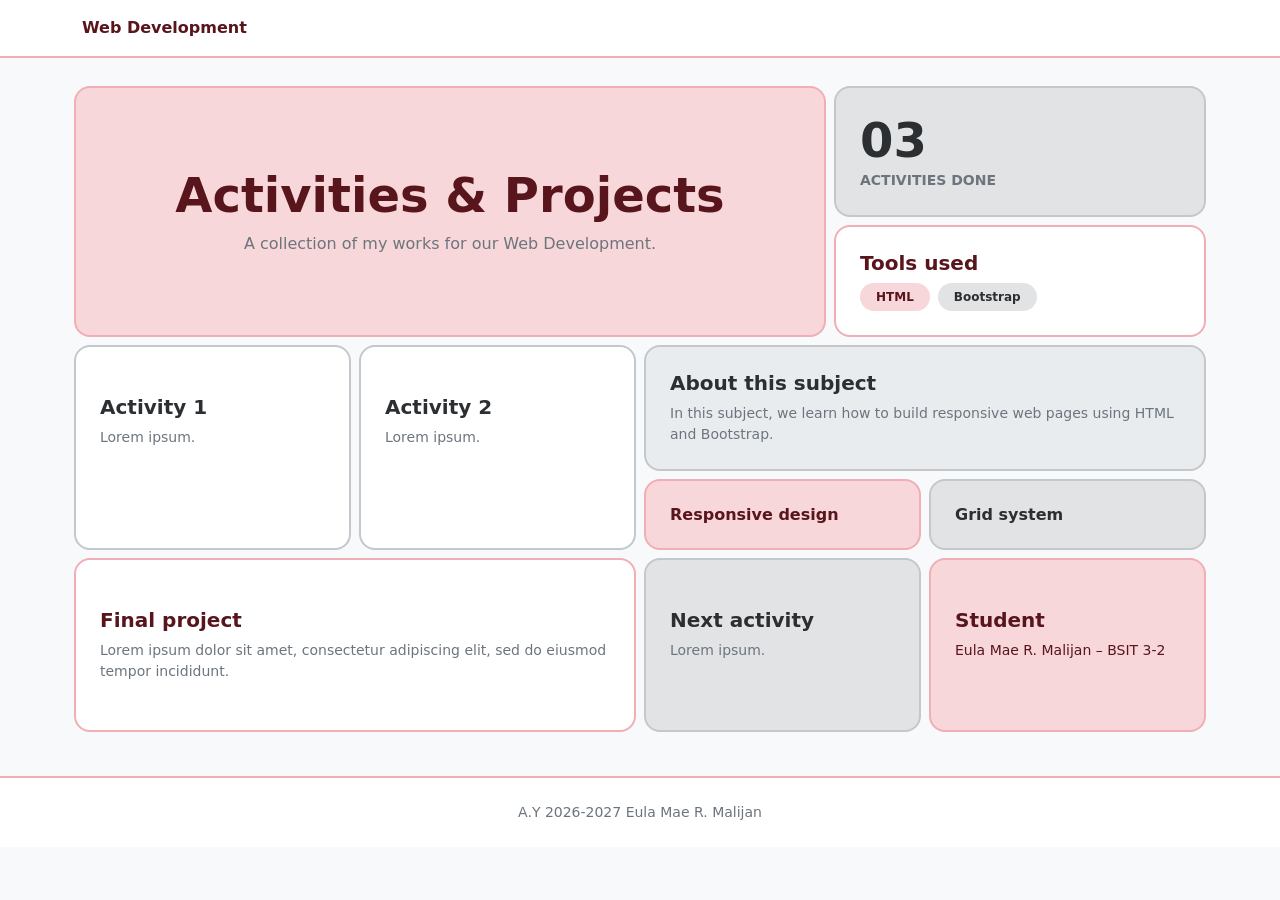
==== index.html @ 480f5197 "Bento" ====
<!DOCTYPE html>
<html lang="en">
<head>
  <meta charset="UTF-8">
  <meta name="viewport" content="width=device-width, initial-scale=1.0">
  <title>Web Development Activities</title>
  <link href="https://cdn.jsdelivr.net/npm/bootstrap@5.3.3/dist/css/bootstrap.min.css" rel="stylesheet">
</head>
<body class="bg-body-tertiary">

  <!-- HEADER -->
  <header class="bg-white border-bottom border-2 border-danger-subtle py-3">
    <div class="container">
      <span class="fw-bold text-danger-emphasis">Web Development</span>
    </div>
  </header>

  <main>

  <div class="container py-4">

    <!-- ROW 1 -->
    <div class="row">
      <div class="col-12 col-md-8 p-1">
        <div class="card bg-danger-subtle border border-2 border-danger-subtle rounded-4 p-4 h-100 justify-content-center text-center"
             onmouseenter="document.getElementById('heroTitle').textContent = 'Web Development'"
             onmouseleave="document.getElementById('heroTitle').textContent = 'Activities & Projects'">
          <h1 id="heroTitle" class="display-5 fw-bold text-danger-emphasis mb-2">Activities &amp; Projects</h1>
          <p class="mb-0 text-secondary">A collection of my works for our Web Development.</p>
        </div>
      </div>
      <div class="col-12 col-md-4 p-1">
        <div class="d-flex flex-column gap-2 h-100">
          <div class="card flex-fill bg-secondary-subtle border border-2 border-secondary-subtle rounded-4 p-4 justify-content-center">
            <p class="display-5 fw-bold text-secondary-emphasis mb-0">03</p>
            <p class="text-uppercase fw-bold small mb-0 text-secondary">Activities done</p>
          </div>
          <div class="card flex-fill bg-white border border-2 border-danger-subtle rounded-4 p-4 justify-content-center">
            <h5 class="fw-bold text-danger-emphasis">Tools used</h5>
            <div class="d-flex flex-wrap gap-2">
              <span class="badge rounded-pill bg-danger-subtle text-danger-emphasis px-3 py-2">HTML</span>
              <span class="badge rounded-pill bg-secondary-subtle text-secondary-emphasis px-3 py-2">Bootstrap</span>
            </div>
          </div>
        </div>
      </div>
    </div>

    <!-- ROW 2 -->
    <div class="row">
      <div class="col-6 col-md-3 p-1">
        <div class="card bg-white border border-2 border-secondary-subtle rounded-4 p-4 py-5 h-100">
          <h5 class="fw-bold text-secondary-emphasis">Activity 1</h5>
          <p class="small text-secondary mb-0">Lorem ipsum.</p>
        </div>
      </div>
      <div class="col-6 col-md-3 p-1">
        <div class="card bg-white border border-2 border-secondary-subtle rounded-4 p-4 py-5 h-100">
          <h5 class="fw-bold text-secondary-emphasis">Activity 2</h5>
          <p class="small text-secondary mb-0">Lorem ipsum.</p>
        </div>
      </div>
      <div class="col-12 col-md-6 p-1">
        <div class="d-flex flex-column gap-2 h-100">
          <div class="card flex-fill bg-body-secondary border border-2 border-secondary-subtle rounded-4 p-4">
            <h5 class="fw-bold text-secondary-emphasis">About this subject</h5>
            <p class="small text-secondary mb-0">In this subject, we learn how to build responsive web pages using HTML and Bootstrap.</p>
          </div>
          <div class="row g-2">
            <div class="col-6">
              <div class="card h-100 bg-danger-subtle border border-2 border-danger-subtle rounded-4 p-4">
                <h6 class="fw-bold text-danger-emphasis mb-0">Responsive design</h6>
              </div>
            </div>
            <div class="col-6">
              <div class="card h-100 bg-secondary-subtle border border-2 border-secondary-subtle rounded-4 p-4">
                <h6 class="fw-bold text-secondary-emphasis mb-0">Grid system</h6>
              </div>
            </div>
          </div>
        </div>
      </div>
    </div>

    <!-- ROW 3 -->
    <div class="row">
      <div class="col-12 col-md-6 p-1">
        <div class="card bg-white border border-2 border-danger-subtle rounded-4 p-4 py-5 h-100">
          <h5 class="fw-bold text-danger-emphasis">Final project</h5>
          <p class="small text-secondary mb-0">Lorem ipsum dolor sit amet, consectetur adipiscing elit, sed do eiusmod tempor incididunt.</p>
        </div>
      </div>
      <div class="col-6 col-md-3 p-1">
        <div class="card bg-secondary-subtle border border-2 border-secondary-subtle rounded-4 p-4 py-5 h-100">
          <h5 class="fw-bold text-secondary-emphasis">Next activity</h5>
          <p class="small text-secondary mb-0">Lorem ipsum.</p>
        </div>
      </div>
      <div class="col-6 col-md-3 p-1">
        <div class="card bg-danger-subtle border border-2 border-danger-subtle rounded-4 p-4 py-5 h-100">
          <h5 class="fw-bold text-danger-emphasis">Student</h5>
          <p class="small text-danger-emphasis mb-0">Eula Mae R. Malijan &ndash; BSIT 3-2</p>
        </div>
      </div>
    </div>

  </div>
  </main>

  <!-- FOOTER -->
  <footer class="bg-white border-top border-2 border-danger-subtle py-4 mt-3">
    <div class="container text-center">
      <p class="small text-secondary mb-0">A.Y 2026-2027 Eula Mae R. Malijan</p>
    </div>
  </footer>

</body>
</html>
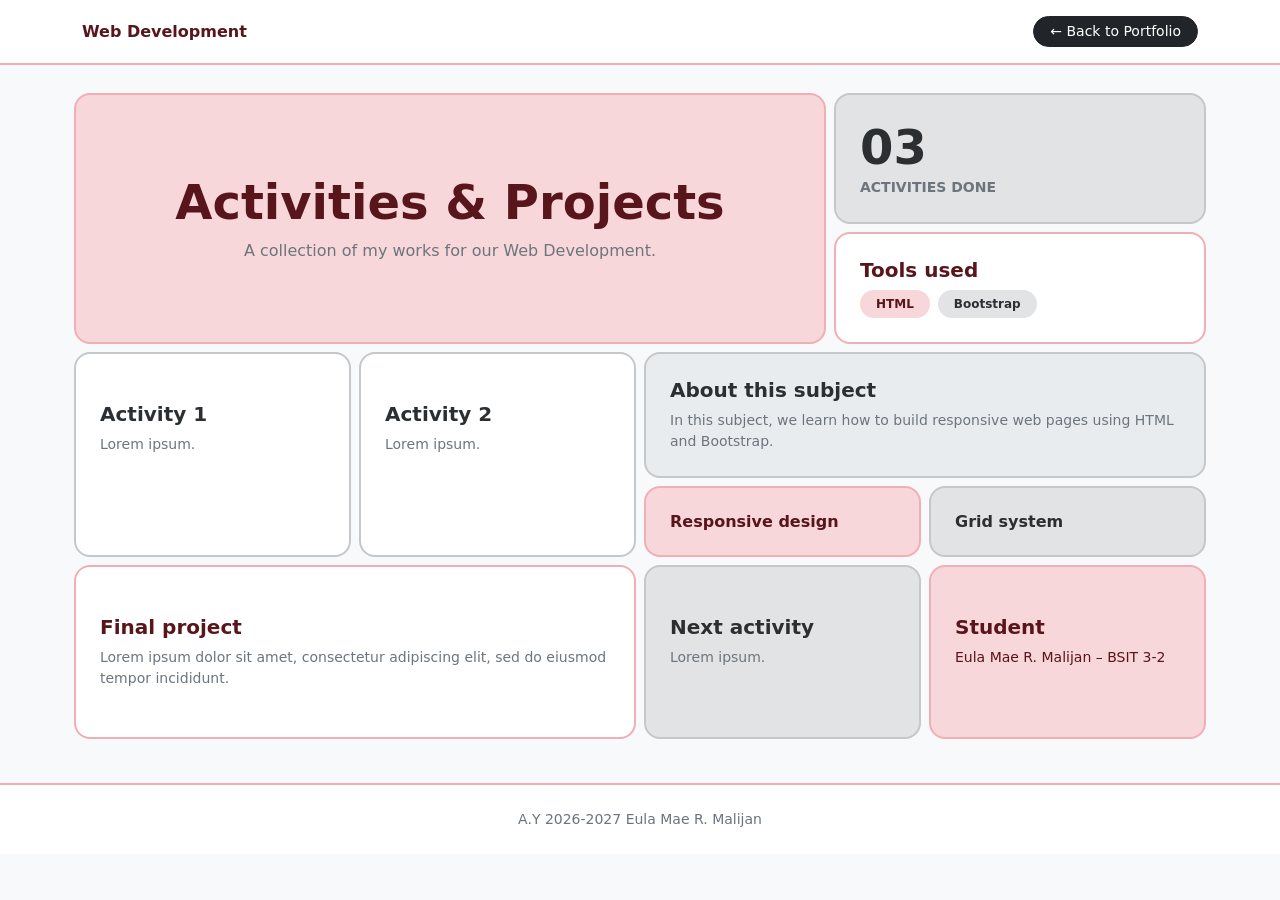
==== commit a2a551ed: "added back to portfolio button" ====
--- a/index.html
+++ b/index.html
@@ -10,8 +10,12 @@
 
   <!-- HEADER -->
   <header class="bg-white border-bottom border-2 border-danger-subtle py-3">
-    <div class="container">
+    <div class="container d-flex justify-content-between align-items-center">
       <span class="fw-bold text-danger-emphasis">Web Development</span>
+      <a href="https://eula-m.github.io/eula-portfolio/"
+        class="btn btn-sm btn-dark rounded-pill px-3">
+        &larr; Back to Portfolio
+      </a>
     </div>
   </header>
 
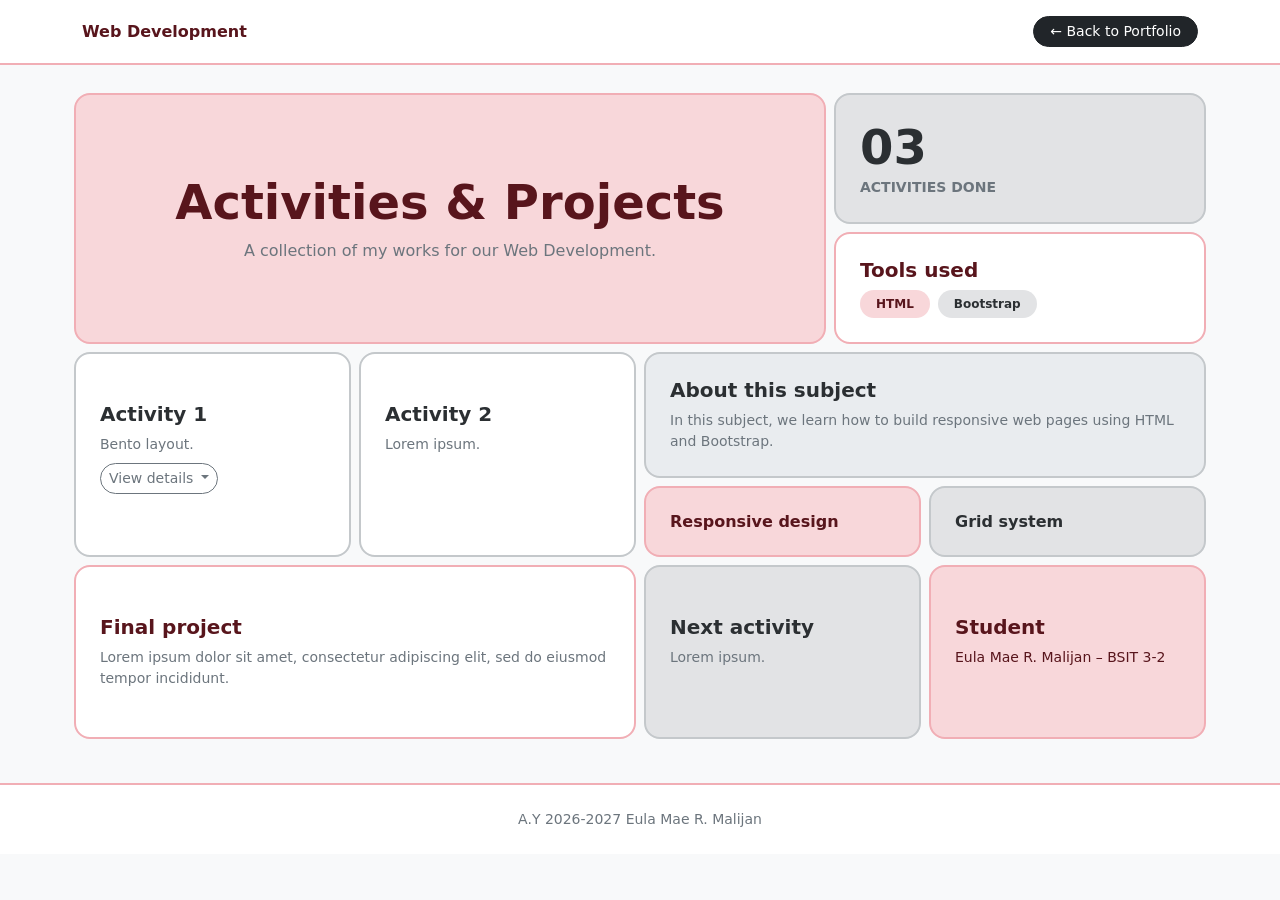
==== commit e8f0db76: "updated act 1" ====
--- a/index.html
+++ b/index.html
@@ -52,12 +52,57 @@
 
     <!-- ROW 2 -->
     <div class="row">
+      <!-- ACTIVITY 1 -->
       <div class="col-6 col-md-3 p-1">
         <div class="card bg-white border border-2 border-secondary-subtle rounded-4 p-4 py-5 h-100">
           <h5 class="fw-bold text-secondary-emphasis">Activity 1</h5>
-          <p class="small text-secondary mb-0">Lorem ipsum.</p>
+          <p class="small text-secondary mb-2">Bento layout.</p>
+
+          <div class="dropdown">
+            <button class="btn btn-sm btn-outline-secondary rounded-pill dropdown-toggle"
+                    type="button"
+                    data-bs-toggle="dropdown"
+                    data-bs-auto-close="outside"
+                    aria-expanded="false">
+              View details
+            </button>
+
+            <!-- Floating info -->
+            <div class="dropdown-menu p-3 rounded-4 border-2 border-secondary-subtle shadow w-100">
+              <ul class="list-unstyled small text-secondary mb-3">
+                <li class="mb-2">
+                  <span class="fw-bold text-danger-emphasis">Row 1:</span>
+                  Hero title + Activities done &amp; Tools used
+                </li>
+                <li class="mb-2">
+                  <span class="fw-bold text-danger-emphasis">Row 2:</span>
+                  Activity 1, Activity 2 + About this subject
+                </li>
+                <li>
+                  <span class="fw-bold text-danger-emphasis">Row 3:</span>
+                  Final project, Next activity &amp; Student
+                </li>
+              </ul>
+
+              <p class="fw-bold small text-danger-emphasis mb-1">Bootstrap used</p>
+              <div class="d-flex flex-wrap gap-1 mb-3">
+                <span class="badge rounded-pill bg-secondary-subtle text-secondary-emphasis">container</span>
+                <span class="badge rounded-pill bg-secondary-subtle text-secondary-emphasis">row / col</span>
+                <span class="badge rounded-pill bg-secondary-subtle text-secondary-emphasis">card</span>
+                <span class="badge rounded-pill bg-secondary-subtle text-secondary-emphasis">dropdown</span>
+              </div>
+
+              <button class="btn btn-sm btn-danger rounded-pill"
+                      type="button"
+                      data-bs-toggle="modal"
+                      data-bs-target="#gallery1">
+                View pictures
+              </button>
+            </div>
+          </div>
         </div>
       </div>
+
       <div class="col-6 col-md-3 p-1">
         <div class="card bg-white border border-2 border-secondary-subtle rounded-4 p-4 py-5 h-100">
           <h5 class="fw-bold text-secondary-emphasis">Activity 2</h5>
@@ -118,5 +163,23 @@
     </div>
   </footer>
 
+  <!-- GALLERY MODAL: ACTIVITY 1 -->
+  <div class="modal fade" id="gallery1" tabindex="-1" aria-hidden="true">
+    <div class="modal-dialog modal-lg modal-dialog-centered">
+      <div class="modal-content rounded-4 border-2 border-danger-subtle">
+        <div class="modal-header">
+          <h5 class="modal-title fw-bold text-danger-emphasis">Activity 1: Bento layout</h5>
+          <button type="button" class="btn-close" data-bs-dismiss="modal" aria-label="Close"></button>
+        </div>
+        <div class="modal-body">
+          <img src="images/act1-1.png" class="img-fluid rounded-3 w-100" alt="Activity 1 screenshot">
+        </div>
+      </div>
+    </div>
+  </div>
+
+  <!-- Bootstrap JS -->
+  <script src="https://cdn.jsdelivr.net/npm/bootstrap@5.3.3/dist/js/bootstrap.bundle.min.js"></script>
+
 </body>
 </html>
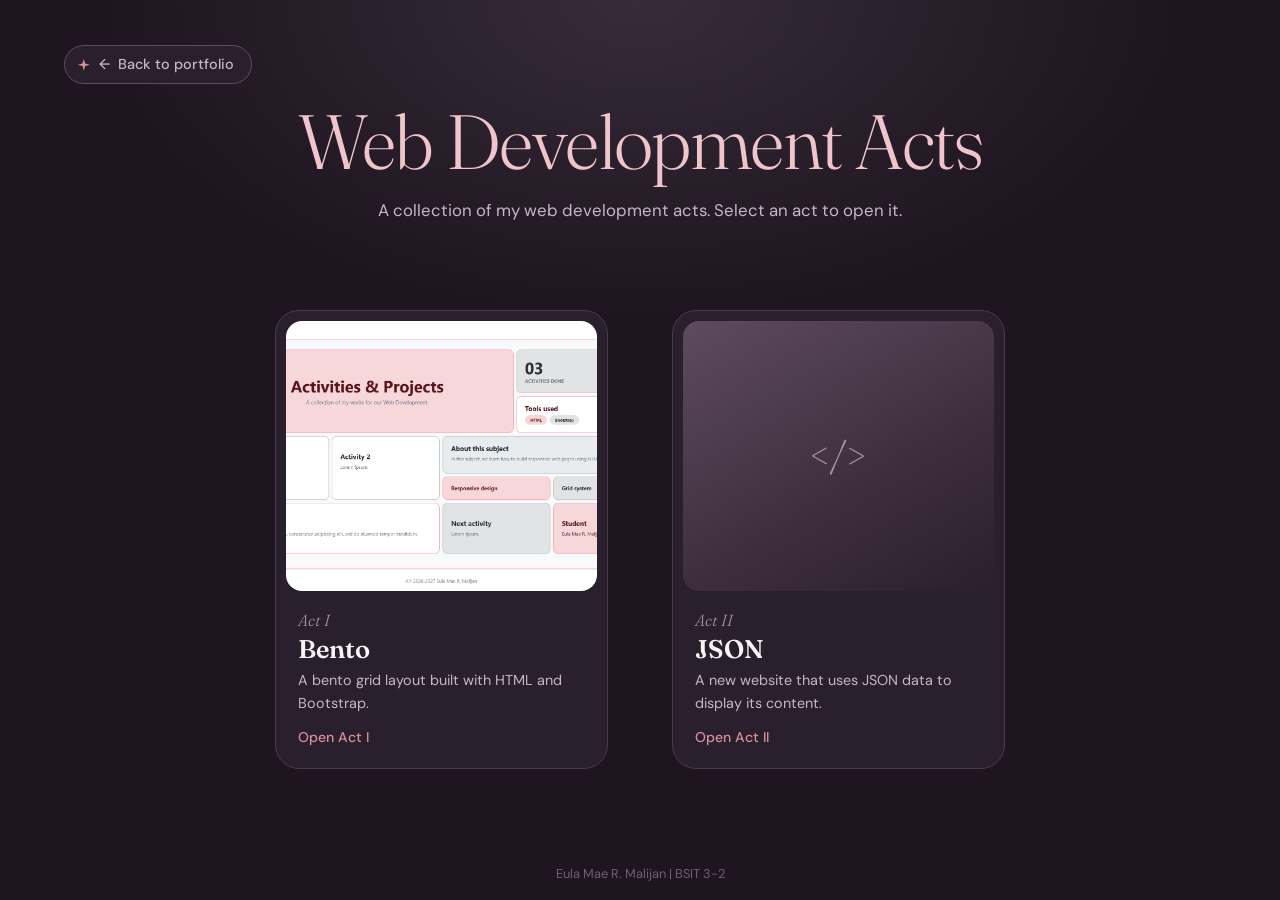
==== commit 18495164: "added landing page" ====
--- a/index.html
+++ b/index.html
@@ -1,185 +1,218 @@
 <!DOCTYPE html>
 <html lang="en">
 <head>
-  <meta charset="UTF-8">
-  <meta name="viewport" content="width=device-width, initial-scale=1.0">
-  <title>Web Development Activities</title>
-  <link href="https://cdn.jsdelivr.net/npm/bootstrap@5.3.3/dist/css/bootstrap.min.css" rel="stylesheet">
+<meta charset="UTF-8">
+<meta name="viewport" content="width=device-width, initial-scale=1">
+<title>Web Development Acts</title>
+<link rel="preconnect" href="https://fonts.googleapis.com">
+<link rel="preconnect" href="https://fonts.gstatic.com" crossorigin>
+<link href="https://fonts.googleapis.com/css2?family=Fraunces:ital,opsz,wght@0,9..144,300;0,9..144,600;1,9..144,300&family=DM+Sans:wght@400;500&display=swap" rel="stylesheet">
+<style>
+:root {
+  --plum: #5e4b5e;
+  --plum-dark: #3d2e3d;
+  --plum-mid: #4a3a4a;
+  --lilac: #a98fa9;
+  --lilac-light: #c9b5c9;
+  --blush: #d9909a;
+  --blush-light: #f0c4cb;
+  --cream: #f9f5f7;
+  --cream-dark: #efe8ec;
+  --ink: #2b222b;
+  --night: #1e1520;
+  --night-mid: #2a1f2d;
+  --white: #ffffff;
+}
+* { box-sizing: border-box; margin: 0; padding: 0; }
+html { scroll-behavior: smooth; }
+body {
+  font-family: "DM Sans", system-ui, sans-serif;
+  color: var(--cream);
+  line-height: 1.6;
+  min-height: 100dvh;
+  display: grid;
+  grid-template-rows: auto 1fr auto;
+  background:
+    radial-gradient(60% 50% at 50% 0%, rgba(169,143,169,.18), transparent 70%),
+    var(--night);
+  overflow-x: hidden;
+}
+
+header {
+  text-align: center;
+  padding: clamp(1.25rem, 5vh, 3.5rem) clamp(1.25rem, 5vw, 4rem) 0;
+}
+.back {
+  display: flex; width: fit-content; align-items: center; gap: .55rem;
+  margin-bottom: clamp(.5rem, 2vh, 1.25rem);
+  padding: .45rem 1.05rem .45rem .8rem;
+  background: var(--night-mid); color: var(--lilac-light);
+  border: 1px solid var(--plum); border-radius: 999px;
+  text-decoration: none; font-size: .9rem; font-weight: 500;
+  transition: background .3s, border-color .3s, color .3s;
+}
+.back::before {
+  content: ""; width: 12px; height: 12px; background: var(--blush);
+  clip-path: polygon(50% 0, 61% 39%, 100% 50%, 61% 61%, 50% 100%, 39% 61%, 0 50%, 39% 39%);
+  transition: transform .5s;
+}
+.back .arrow { display: inline-block; transition: transform .3s; }
+.back:hover, .back:focus-visible { background: var(--plum-dark); border-color: var(--blush); color: var(--blush-light); outline: none; }
+.back:hover::before, .back:focus-visible::before { transform: rotate(180deg) scale(1.25); }
+.back:hover .arrow, .back:focus-visible .arrow { transform: translateX(-3px); }
+.back:focus-visible { box-shadow: 0 0 0 3px var(--blush-light); }
+
+h1 {
+  font-family: "Fraunces", Georgia, serif;
+  font-weight: 300;
+  font-size: clamp(2.2rem, min(6vw, 9vh), 5rem);
+  line-height: 1.05;
+  letter-spacing: -0.02em;
+  color: var(--blush-light);
+}
+header p {
+  margin: clamp(.5rem, 1.5vh, 1rem) auto 0;
+  max-width: 44ch;
+  color: var(--lilac-light);
+  font-size: clamp(.9rem, 1.4vh + .35rem, 1.05rem);
+}
+
+main {
+  display: grid; place-items: center;
+  padding: clamp(.75rem, 3vh, 2rem) clamp(1.25rem, 5vw, 4rem);
+}
+.acts {
+  list-style: none;
+  display: flex; flex-wrap: wrap; justify-content: center;
+  gap: clamp(1.5rem, 5vw, 5rem);
+  width: 100%;
+}
+
+/* Sparkles */
+.sparkle, .spark {
+  display: block; background: var(--blush-light);
+  clip-path: polygon(50% 0, 61% 39%, 100% 50%, 61% 61%, 50% 100%, 39% 61%, 0 50%, 39% 39%);
+}
+.sparkle { position: fixed; z-index: 0; pointer-events: none; opacity: 0; animation: twinkle 5s ease-in-out infinite; }
+@keyframes twinkle {
+  0%, 100% { opacity: 0; transform: scale(.3) rotate(0deg); }
+  50% { opacity: .85; transform: scale(1) rotate(45deg); }
+}
+header, main, footer { position: relative; z-index: 1; }
+
+.acts li { display: flex; }
+.act {
+  position: relative; display: flex; flex-direction: column;
+  width: clamp(220px, 26vw, 340px);
+  padding: 10px 10px 0;
+  color: inherit; text-decoration: none;
+  background: var(--night-mid);
+  border: 1px solid var(--plum-mid);
+  border-radius: 24px;
+  transition: border-color .3s, background .3s, transform .3s;
+}
+.act:hover, .act:focus-visible { border-color: var(--blush); background: var(--plum-dark); transform: translateY(-4px); outline: none; }
+.act:focus-visible { box-shadow: 0 0 0 3px var(--blush-light); }
+
+.thumb {
+  position: relative; height: clamp(130px, 30vh, 300px);
+  border-radius: 16px; overflow: hidden;
+  background: linear-gradient(150deg, var(--plum) 0%, var(--plum-dark) 60%, var(--night-mid) 100%);
+}
+.thumb::before {
+  content: "</>"; position: absolute; inset: 0; display: grid; place-items: center;
+  font-family: "Fraunces", serif; font-size: 2.4rem; font-weight: 300; color: var(--lilac);
+}
+.thumb img { position: absolute; inset: 0; width: 100%; height: 100%; object-fit: cover; transition: transform .5s; }
+.act:hover .thumb img { transform: scale(1.05); }
+
+.spark { position: absolute; z-index: 2; pointer-events: none; transform: scale(0) rotate(-90deg); transition: transform .45s cubic-bezier(.3,1.6,.5,1); }
+.spark.s1 { width: 26px; height: 26px; top: -12px; right: -10px; }
+.spark.s2 { width: 16px; height: 16px; top: 38%; left: -9px; background: var(--lilac-light); transition-delay: .06s; }
+.spark.s3 { width: 20px; height: 20px; bottom: 20%; right: -11px; background: var(--blush); transition-delay: .12s; }
+.act:hover .spark, .act:focus-visible .spark { transform: scale(1) rotate(0deg); }
+
+.body { flex: 1; display: flex; flex-direction: column; padding: clamp(.7rem, 2vh, 1.1rem) .75rem clamp(.9rem, 2.2vh, 1.3rem); text-align: left; }
+.no { font-family: "Fraunces", serif; font-style: italic; font-weight: 300; color: var(--lilac); font-size: 1rem; }
+.act h2 { font-family: "Fraunces", serif; font-weight: 600; color: var(--cream); font-size: clamp(1.2rem, 1vw + .8rem, 1.6rem); line-height: 1.2; }
+.act p { margin-top: .25rem; font-size: .9rem; color: var(--lilac-light); }
+.go { display: inline-block; margin-top: auto; padding-top: .7rem; font-size: .88rem; font-weight: 500; color: var(--blush); }
+
+footer {
+  text-align: center; padding: .5rem clamp(1rem, 5vw, 4rem) 1rem;
+  color: var(--lilac); opacity: .6; font-size: .8rem;
+}
+
+@media (max-width: 700px) {
+  .act { width: min(80vw, 320px); }
+  .thumb { height: clamp(140px, 42vw, 230px); }
+}
+@media (prefers-reduced-motion: reduce) {
+  .sparkle { animation: none; opacity: .5; }
+  * { transition: none !important; }
+}
+
+.description {
+  white-space: nowrap;
+}
+</style>
 </head>
-<body class="bg-body-tertiary">
-
-  <!-- HEADER -->
-  <header class="bg-white border-bottom border-2 border-danger-subtle py-3">
-    <div class="container d-flex justify-content-between align-items-center">
-      <span class="fw-bold text-danger-emphasis">Web Development</span>
-      <a href="https://eula-m.github.io/eula-portfolio/"
-        class="btn btn-sm btn-dark rounded-pill px-3">
-        &larr; Back to Portfolio
+<body>
+
+
+<span class="sparkle" aria-hidden="true" style="top:6%;left:12%;width:10px;height:10px;animation-delay:0s"></span>
+<span class="sparkle" aria-hidden="true" style="top:14%;left:70%;width:16px;height:16px;animation-delay:1.2s"></span>
+<span class="sparkle" aria-hidden="true" style="top:9%;left:42%;width:8px;height:8px;animation-delay:2.4s"></span>
+<span class="sparkle" aria-hidden="true" style="top:22%;left:88%;width:12px;height:12px;animation-delay:0.6s"></span>
+<span class="sparkle" aria-hidden="true" style="top:31%;left:24%;width:18px;height:18px;animation-delay:3s"></span>
+<span class="sparkle" aria-hidden="true" style="top:38%;left:8%;width:9px;height:9px;animation-delay:1.8s"></span>
+<span class="sparkle" aria-hidden="true" style="top:47%;left:92%;width:14px;height:14px;animation-delay:2.1s"></span>
+<span class="sparkle" aria-hidden="true" style="top:55%;left:15%;width:11px;height:11px;animation-delay:0.3s"></span>
+<span class="sparkle" aria-hidden="true" style="top:62%;left:78%;width:9px;height:9px;animation-delay:3.4s"></span>
+<span class="sparkle" aria-hidden="true" style="top:70%;left:5%;width:15px;height:15px;animation-delay:1.5s"></span>
+<span class="sparkle" aria-hidden="true" style="top:78%;left:60%;width:8px;height:8px;animation-delay:2.7s"></span>
+<span class="sparkle" aria-hidden="true" style="top:84%;left:90%;width:17px;height:17px;animation-delay:0.9s"></span>
+<span class="sparkle" aria-hidden="true" style="top:91%;left:30%;width:10px;height:10px;animation-delay:3.1s"></span>
+<span class="sparkle" aria-hidden="true" style="top:95%;left:72%;width:13px;height:13px;animation-delay:2s"></span>
+<span class="sparkle" aria-hidden="true" style="top:4%;left:92%;width:9px;height:9px;animation-delay:1.1s"></span>
+<span class="sparkle" aria-hidden="true" style="top:88%;left:10%;width:12px;height:12px;animation-delay:2.5s"></span>
+
+<header>
+  <a class="back" href="https://eula-m.github.io/"><span class="arrow">&larr;</span> Back to portfolio</a>
+  <h1>Web Development Acts</h1>
+  <p class="description">A collection of my web development acts. Select an act to open it.</p>
+</header>
+
+<main>
+  <ul class="acts">
+    <li>
+      <a class="act" href="ACT%201%20-%20BENTO/index.html">
+        <span class="spark s1"></span><span class="spark s2"></span><span class="spark s3"></span>
+        <div class="thumb"><img src="ACT%201%20-%20BENTO/images/thumbnail.png" alt="Thumbnail of Act I" loading="lazy" onerror="this.remove()"></div>
+        <div class="body">
+          <span class="no">Act I</span>
+          <h2>Bento</h2>
+          <p>A bento grid layout built with HTML and Bootstrap.</p>
+          <span class="go">Open Act I</span>
+        </div>
       </a>
-    </div>
-  </header>
-
-  <main>
-
-  <div class="container py-4">
-
-    <!-- ROW 1 -->
-    <div class="row">
-      <div class="col-12 col-md-8 p-1">
-        <div class="card bg-danger-subtle border border-2 border-danger-subtle rounded-4 p-4 h-100 justify-content-center text-center"
-             onmouseenter="document.getElementById('heroTitle').textContent = 'Web Development'"
-             onmouseleave="document.getElementById('heroTitle').textContent = 'Activities & Projects'">
-          <h1 id="heroTitle" class="display-5 fw-bold text-danger-emphasis mb-2">Activities &amp; Projects</h1>
-          <p class="mb-0 text-secondary">A collection of my works for our Web Development.</p>
+    </li>
+    <li>
+      <a class="act" href="ACT%202%20-%20JSON/index.html">
+        <span class="spark s1"></span><span class="spark s2"></span><span class="spark s3"></span>
+        <div class="thumb"><img src="ACT%202%20-%20JSON/thumbnail.png" alt="Thumbnail of Act II" loading="lazy" onerror="this.remove()"></div>
+        <div class="body">
+          <span class="no">Act II</span>
+          <h2>JSON</h2>
+          <p>A new website that uses JSON data to display its content.</p>
+          <span class="go">Open Act II</span>
         </div>
-      </div>
-      <div class="col-12 col-md-4 p-1">
-        <div class="d-flex flex-column gap-2 h-100">
-          <div class="card flex-fill bg-secondary-subtle border border-2 border-secondary-subtle rounded-4 p-4 justify-content-center">
-            <p class="display-5 fw-bold text-secondary-emphasis mb-0">03</p>
-            <p class="text-uppercase fw-bold small mb-0 text-secondary">Activities done</p>
-          </div>
-          <div class="card flex-fill bg-white border border-2 border-danger-subtle rounded-4 p-4 justify-content-center">
-            <h5 class="fw-bold text-danger-emphasis">Tools used</h5>
-            <div class="d-flex flex-wrap gap-2">
-              <span class="badge rounded-pill bg-danger-subtle text-danger-emphasis px-3 py-2">HTML</span>
-              <span class="badge rounded-pill bg-secondary-subtle text-secondary-emphasis px-3 py-2">Bootstrap</span>
-            </div>
-          </div>
-        </div>
-      </div>
-    </div>
-
-    <!-- ROW 2 -->
-    <div class="row">
-      <!-- ACTIVITY 1 -->
-      <div class="col-6 col-md-3 p-1">
-        <div class="card bg-white border border-2 border-secondary-subtle rounded-4 p-4 py-5 h-100">
-          <h5 class="fw-bold text-secondary-emphasis">Activity 1</h5>
-          <p class="small text-secondary mb-2">Bento layout.</p>
-
-          <div class="dropdown">
-            <button class="btn btn-sm btn-outline-secondary rounded-pill dropdown-toggle"
-                    type="button"
-                    data-bs-toggle="dropdown"
-                    data-bs-auto-close="outside"
-                    aria-expanded="false">
-              View details
-            </button>
-
-            <!-- Floating info -->
-            <div class="dropdown-menu p-3 rounded-4 border-2 border-secondary-subtle shadow w-100">
-              <ul class="list-unstyled small text-secondary mb-3">
-                <li class="mb-2">
-                  <span class="fw-bold text-danger-emphasis">Row 1:</span>
-                  Hero title + Activities done &amp; Tools used
-                </li>
-                <li class="mb-2">
-                  <span class="fw-bold text-danger-emphasis">Row 2:</span>
-                  Activity 1, Activity 2 + About this subject
-                </li>
-                <li>
-                  <span class="fw-bold text-danger-emphasis">Row 3:</span>
-                  Final project, Next activity &amp; Student
-                </li>
-              </ul>
-
-              <p class="fw-bold small text-danger-emphasis mb-1">Bootstrap used</p>
-              <div class="d-flex flex-wrap gap-1 mb-3">
-                <span class="badge rounded-pill bg-secondary-subtle text-secondary-emphasis">container</span>
-                <span class="badge rounded-pill bg-secondary-subtle text-secondary-emphasis">row / col</span>
-                <span class="badge rounded-pill bg-secondary-subtle text-secondary-emphasis">card</span>
-                <span class="badge rounded-pill bg-secondary-subtle text-secondary-emphasis">dropdown</span>
-              </div>
-
-              <button class="btn btn-sm btn-danger rounded-pill"
-                      type="button"
-                      data-bs-toggle="modal"
-                      data-bs-target="#gallery1">
-                View pictures
-              </button>
-            </div>
-          </div>
-        </div>
-      </div>
-
-      <div class="col-6 col-md-3 p-1">
-        <div class="card bg-white border border-2 border-secondary-subtle rounded-4 p-4 py-5 h-100">
-          <h5 class="fw-bold text-secondary-emphasis">Activity 2</h5>
-          <p class="small text-secondary mb-0">Lorem ipsum.</p>
-        </div>
-      </div>
-      <div class="col-12 col-md-6 p-1">
-        <div class="d-flex flex-column gap-2 h-100">
-          <div class="card flex-fill bg-body-secondary border border-2 border-secondary-subtle rounded-4 p-4">
-            <h5 class="fw-bold text-secondary-emphasis">About this subject</h5>
-            <p class="small text-secondary mb-0">In this subject, we learn how to build responsive web pages using HTML and Bootstrap.</p>
-          </div>
-          <div class="row g-2">
-            <div class="col-6">
-              <div class="card h-100 bg-danger-subtle border border-2 border-danger-subtle rounded-4 p-4">
-                <h6 class="fw-bold text-danger-emphasis mb-0">Responsive design</h6>
-              </div>
-            </div>
-            <div class="col-6">
-              <div class="card h-100 bg-secondary-subtle border border-2 border-secondary-subtle rounded-4 p-4">
-                <h6 class="fw-bold text-secondary-emphasis mb-0">Grid system</h6>
-              </div>
-            </div>
-          </div>
-        </div>
-      </div>
-    </div>
-
-    <!-- ROW 3 -->
-    <div class="row">
-      <div class="col-12 col-md-6 p-1">
-        <div class="card bg-white border border-2 border-danger-subtle rounded-4 p-4 py-5 h-100">
-          <h5 class="fw-bold text-danger-emphasis">Final project</h5>
-          <p class="small text-secondary mb-0">Lorem ipsum dolor sit amet, consectetur adipiscing elit, sed do eiusmod tempor incididunt.</p>
-        </div>
-      </div>
-      <div class="col-6 col-md-3 p-1">
-        <div class="card bg-secondary-subtle border border-2 border-secondary-subtle rounded-4 p-4 py-5 h-100">
-          <h5 class="fw-bold text-secondary-emphasis">Next activity</h5>
-          <p class="small text-secondary mb-0">Lorem ipsum.</p>
-        </div>
-      </div>
-      <div class="col-6 col-md-3 p-1">
-        <div class="card bg-danger-subtle border border-2 border-danger-subtle rounded-4 p-4 py-5 h-100">
-          <h5 class="fw-bold text-danger-emphasis">Student</h5>
-          <p class="small text-danger-emphasis mb-0">Eula Mae R. Malijan &ndash; BSIT 3-2</p>
-        </div>
-      </div>
-    </div>
-
-  </div>
-  </main>
-
-  <!-- FOOTER -->
-  <footer class="bg-white border-top border-2 border-danger-subtle py-4 mt-3">
-    <div class="container text-center">
-      <p class="small text-secondary mb-0">A.Y 2026-2027 Eula Mae R. Malijan</p>
-    </div>
-  </footer>
-
-  <!-- GALLERY MODAL: ACTIVITY 1 -->
-  <div class="modal fade" id="gallery1" tabindex="-1" aria-hidden="true">
-    <div class="modal-dialog modal-lg modal-dialog-centered">
-      <div class="modal-content rounded-4 border-2 border-danger-subtle">
-        <div class="modal-header">
-          <h5 class="modal-title fw-bold text-danger-emphasis">Activity 1: Bento layout</h5>
-          <button type="button" class="btn-close" data-bs-dismiss="modal" aria-label="Close"></button>
-        </div>
-        <div class="modal-body">
-          <img src="images/act1-1.png" class="img-fluid rounded-3 w-100" alt="Activity 1 screenshot">
-        </div>
-      </div>
-    </div>
-  </div>
-
-  <!-- Bootstrap JS -->
-  <script src="https://cdn.jsdelivr.net/npm/bootstrap@5.3.3/dist/js/bootstrap.bundle.min.js"></script>
+      </a>
+    </li>
+  </ul>
+</main>
+
+<footer>Eula Mae R. Malijan | BSIT 3-2</footer>
 
 </body>
 </html>
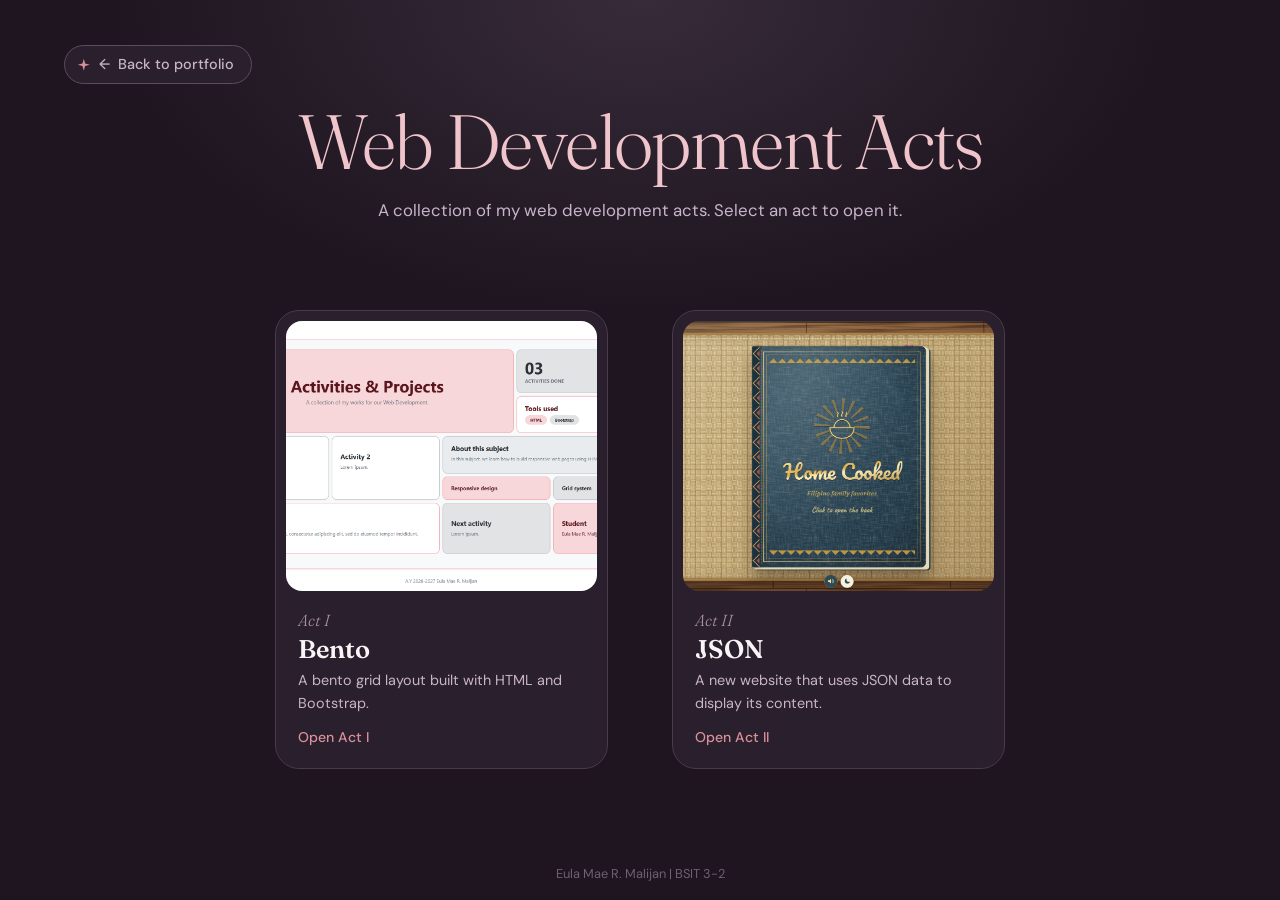
==== commit dd9ae580: "added act 2" ====
--- a/index.html
+++ b/index.html
@@ -200,7 +200,7 @@
     <li>
       <a class="act" href="ACT%202%20-%20JSON/index.html">
         <span class="spark s1"></span><span class="spark s2"></span><span class="spark s3"></span>
-        <div class="thumb"><img src="ACT%202%20-%20JSON/thumbnail.png" alt="Thumbnail of Act II" loading="lazy" onerror="this.remove()"></div>
+        <div class="thumb"><img src="ACT%202%20-%20JSON/images/thumbnail.png" alt="Thumbnail of Act II" loading="lazy" onerror="this.remove()"></div>
         <div class="body">
           <span class="no">Act II</span>
           <h2>JSON</h2>
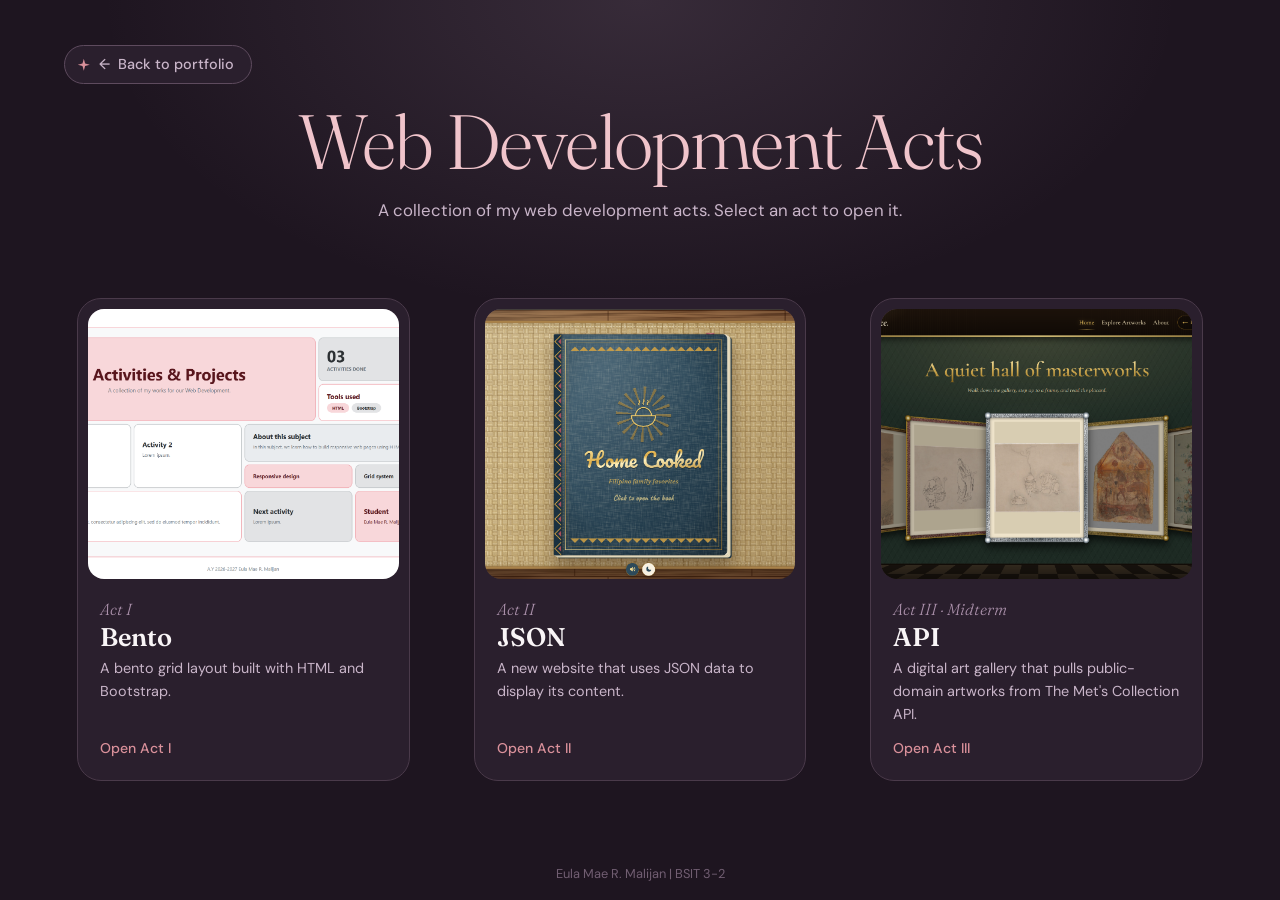
==== commit 8b2f49a6: "added act 3" ====
--- a/index.html
+++ b/index.html
@@ -209,6 +209,18 @@
         </div>
       </a>
     </li>
+    <li>
+      <a class="act" href="ACT%203%20-%20API/index.html">
+        <span class="spark s1"></span><span class="spark s2"></span><span class="spark s3"></span>
+        <div class="thumb"><img src="ACT%203%20-%20API/images/thumbnail.png" alt="Thumbnail of Act III" loading="lazy" onerror="this.remove()"></div>
+        <div class="body">
+          <span class="no">Act III &middot; Midterm</span>
+          <h2>API</h2>
+          <p>A digital art gallery that pulls public-domain artworks from The Met's Collection API.</p>
+          <span class="go">Open Act III</span>
+        </div>
+      </a>
+    </li>
   </ul>
 </main>
 
